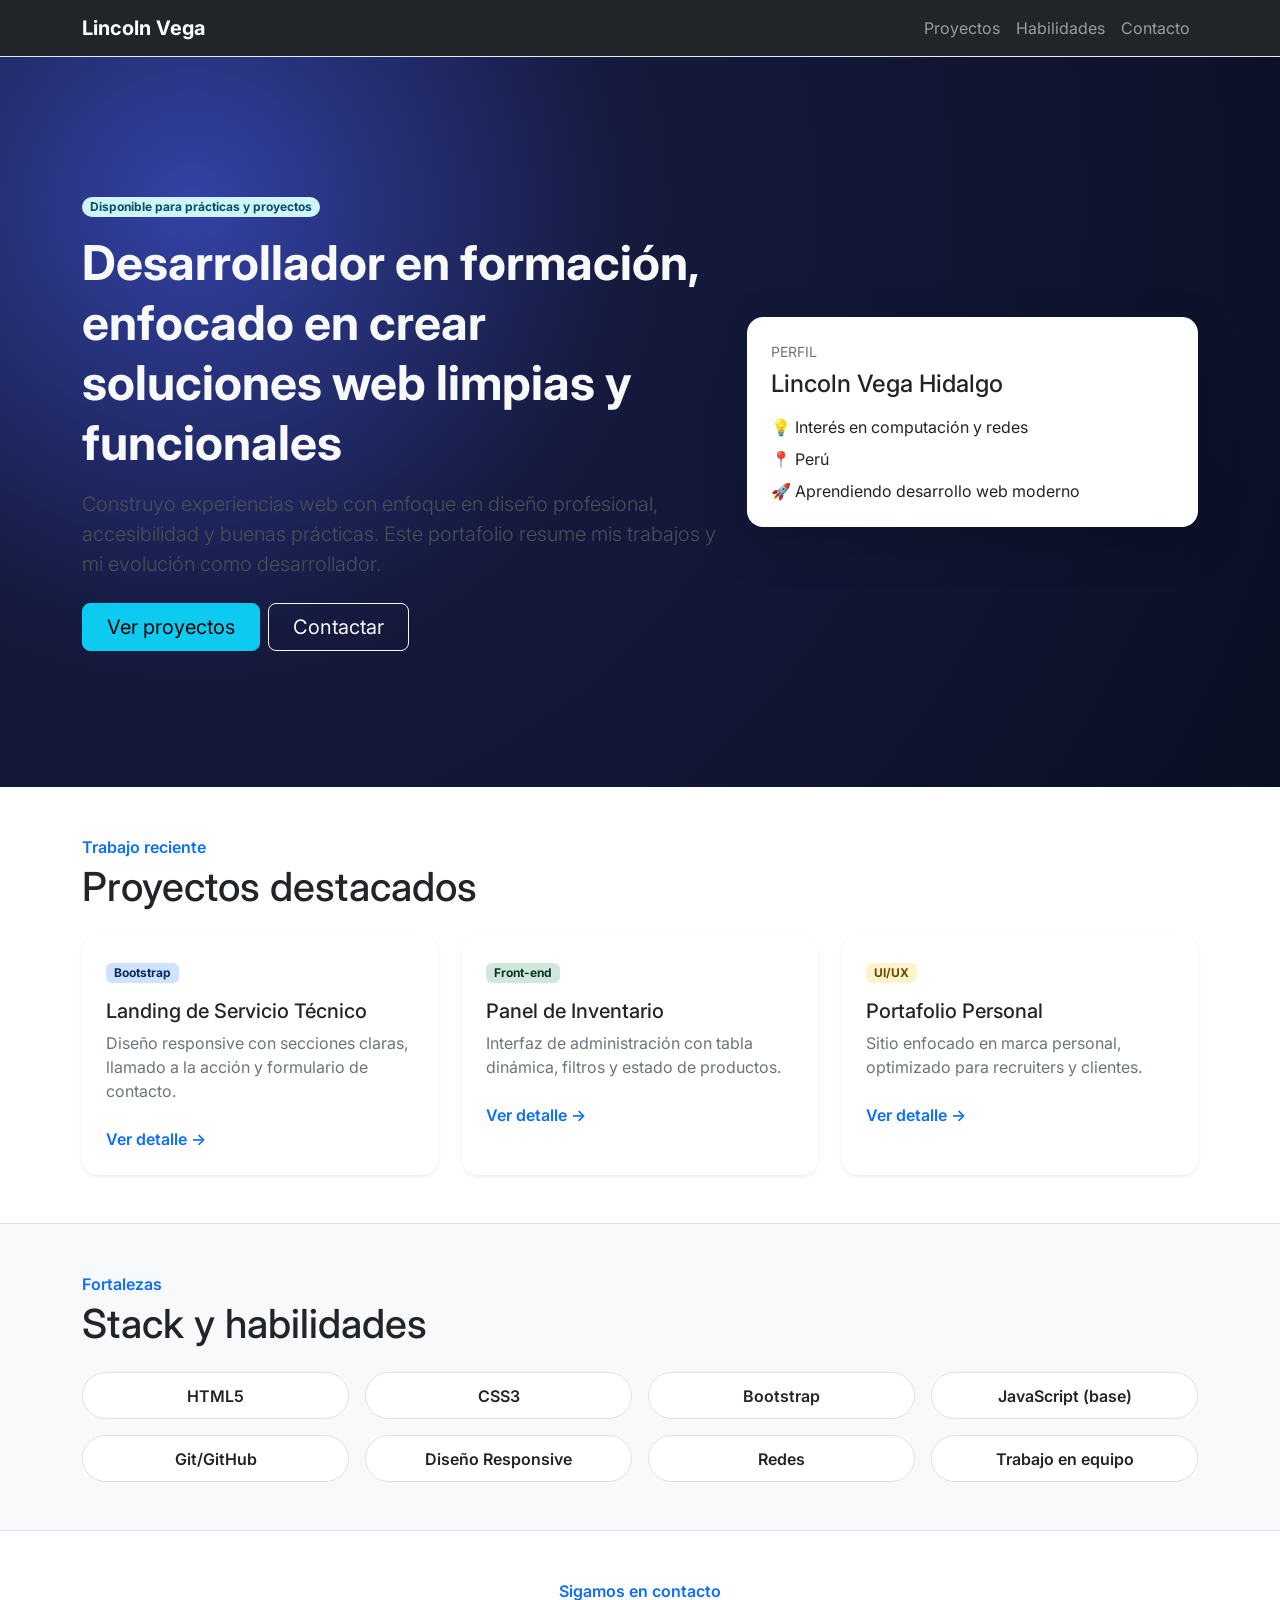
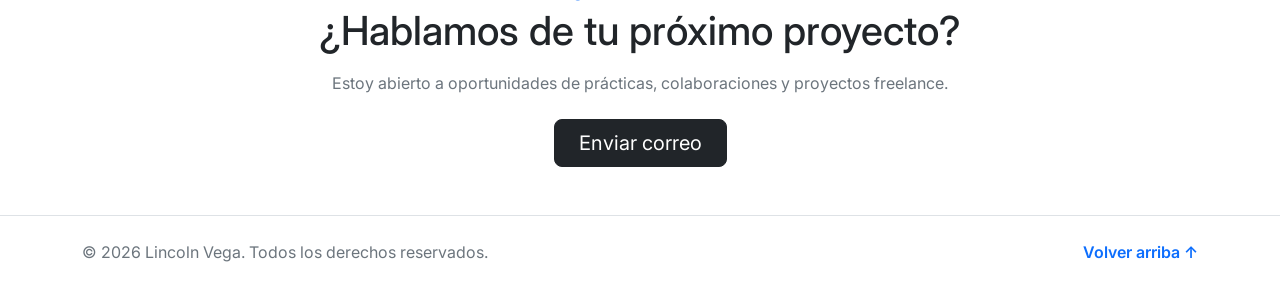
==== HTML/index.html @ 93eee379 "reorder" ====
<!doctype html>
<html lang="es">
  <head>
    <meta charset="UTF-8" />
    <meta name="viewport" content="width=device-width, initial-scale=1" />
    <title>Portafolio | Lincoln Vega</title>
    <meta
      name="description"
      content="Portafolio profesional de Lincoln Vega con proyectos, habilidades y contacto."
    />
    <link
      href="https://cdn.jsdelivr.net/npm/bootstrap@5.3.3/dist/css/bootstrap.min.css"
      rel="stylesheet"
      integrity="sha384-QWTKZyjpPEjISv5WaRU9OFeRpok6YctnYmDr5pNlyT2bRjXh0JMhjY6hW+ALEwIH"
      crossorigin="anonymous"
    />
    <link rel="preconnect" href="https://fonts.googleapis.com" />
    <link rel="preconnect" href="https://fonts.gstatic.com" crossorigin />
    <link
      href="https://fonts.googleapis.com/css2?family=Inter:wght@400;500;600;700;800&display=swap"
      rel="stylesheet"
    />
    <link rel="stylesheet" href="../CSS/style.css" />
  </head>
  <body>
    <nav class="navbar navbar-expand-lg bg-dark navbar-dark sticky-top border-bottom border-light-subtle">
      <div class="container">
        <a class="navbar-brand fw-bold" href="#">Lincoln Vega</a>
        <button
          class="navbar-toggler"
          type="button"
          data-bs-toggle="collapse"
          data-bs-target="#mainNavbar"
          aria-controls="mainNavbar"
          aria-expanded="false"
          aria-label="Abrir navegación"
        >
          <span class="navbar-toggler-icon"></span>
        </button>
        <div class="collapse navbar-collapse" id="mainNavbar">
          <ul class="navbar-nav ms-auto">
            <li class="nav-item"><a class="nav-link" href="#proyectos">Proyectos</a></li>
            <li class="nav-item"><a class="nav-link" href="#habilidades">Habilidades</a></li>
            <li class="nav-item"><a class="nav-link" href="#contacto">Contacto</a></li>
          </ul>
        </div>
      </div>
    </nav>

    <header class="hero py-5 py-lg-6 text-light">
      <div class="container py-4 py-lg-5">
        <div class="row align-items-center g-4">
          <div class="col-lg-7">
            <span class="badge rounded-pill bg-info-subtle text-info-emphasis mb-3">Disponible para prácticas y proyectos</span>
            <h1 class="display-5 fw-bold lh-sm mb-3">Desarrollador en formación, enfocado en crear soluciones web limpias y funcionales</h1>
            <p class="lead text-light-emphasis mb-4">
              Construyo experiencias web con enfoque en diseño profesional, accesibilidad y buenas prácticas.
              Este portafolio resume mis trabajos y mi evolución como desarrollador.
            </p>
            <div class="d-flex flex-wrap gap-2">
              <a href="#proyectos" class="btn btn-info btn-lg px-4">Ver proyectos</a>
              <a href="#contacto" class="btn btn-outline-light btn-lg px-4">Contactar</a>
            </div>
          </div>
          <div class="col-lg-5">
            <div class="card profile-card shadow-lg border-0">
              <div class="card-body p-4">
                <p class="text-uppercase text-secondary small mb-2">Perfil</p>
                <h2 class="h4 mb-3">Lincoln Vega Hidalgo</h2>
                <ul class="list-unstyled mb-0">
                  <li class="mb-2">💡 Interés en computación y redes</li>
                  <li class="mb-2">📍 Perú</li>
                  <li>🚀 Aprendiendo desarrollo web moderno</li>
                </ul>
              </div>
            </div>
          </div>
        </div>
      </div>
    </header>

    <main>
      <section id="proyectos" class="py-5">
        <div class="container">
          <div class="d-flex justify-content-between align-items-end mb-4 flex-wrap gap-2">
            <div>
              <p class="text-primary fw-semibold mb-1">Trabajo reciente</p>
              <h2 class="h1 mb-0">Proyectos destacados</h2>
            </div>
          </div>
          <div class="row g-4">
            <div class="col-md-6 col-lg-4">
              <article class="card h-100 border-0 shadow-sm project-card">
                <div class="card-body p-4">
                  <span class="badge bg-primary-subtle text-primary-emphasis mb-3">Bootstrap</span>
                  <h3 class="h5">Landing de Servicio Técnico</h3>
                  <p class="text-secondary mb-4">Diseño responsive con secciones claras, llamado a la acción y formulario de contacto.</p>
                  <a class="stretched-link text-decoration-none fw-semibold" href="#">Ver detalle →</a>
                </div>
              </article>
            </div>
            <div class="col-md-6 col-lg-4">
              <article class="card h-100 border-0 shadow-sm project-card">
                <div class="card-body p-4">
                  <span class="badge bg-success-subtle text-success-emphasis mb-3">Front-end</span>
                  <h3 class="h5">Panel de Inventario</h3>
                  <p class="text-secondary mb-4">Interfaz de administración con tabla dinámica, filtros y estado de productos.</p>
                  <a class="stretched-link text-decoration-none fw-semibold" href="#">Ver detalle →</a>
                </div>
              </article>
            </div>
            <div class="col-md-6 col-lg-4">
              <article class="card h-100 border-0 shadow-sm project-card">
                <div class="card-body p-4">
                  <span class="badge bg-warning-subtle text-warning-emphasis mb-3">UI/UX</span>
                  <h3 class="h5">Portafolio Personal</h3>
                  <p class="text-secondary mb-4">Sitio enfocado en marca personal, optimizado para recruiters y clientes.</p>
                  <a class="stretched-link text-decoration-none fw-semibold" href="#">Ver detalle →</a>
                </div>
              </article>
            </div>
          </div>
        </div>
      </section>

      <section id="habilidades" class="py-5 bg-body-tertiary border-top border-bottom">
        <div class="container">
          <p class="text-primary fw-semibold mb-1">Fortalezas</p>
          <h2 class="h1 mb-4">Stack y habilidades</h2>
          <div class="row g-3">
            <div class="col-6 col-md-4 col-lg-3"><div class="skill-pill">HTML5</div></div>
            <div class="col-6 col-md-4 col-lg-3"><div class="skill-pill">CSS3</div></div>
            <div class="col-6 col-md-4 col-lg-3"><div class="skill-pill">Bootstrap</div></div>
            <div class="col-6 col-md-4 col-lg-3"><div class="skill-pill">JavaScript (base)</div></div>
            <div class="col-6 col-md-4 col-lg-3"><div class="skill-pill">Git/GitHub</div></div>
            <div class="col-6 col-md-4 col-lg-3"><div class="skill-pill">Diseño Responsive</div></div>
            <div class="col-6 col-md-4 col-lg-3"><div class="skill-pill">Redes</div></div>
            <div class="col-6 col-md-4 col-lg-3"><div class="skill-pill">Trabajo en equipo</div></div>
          </div>
        </div>
      </section>

      <section id="contacto" class="py-5">
        <div class="container">
          <div class="row justify-content-center">
            <div class="col-lg-8 text-center">
              <p class="text-primary fw-semibold mb-1">Sigamos en contacto</p>
              <h2 class="h1 mb-3">¿Hablamos de tu próximo proyecto?</h2>
              <p class="text-secondary mb-4">Estoy abierto a oportunidades de prácticas, colaboraciones y proyectos freelance.</p>
              <a class="btn btn-dark btn-lg px-4" href="mailto:tu-correo@ejemplo.com">Enviar correo</a>
            </div>
          </div>
        </div>
      </section>
    </main>

    <footer class="py-4 border-top">
      <div class="container d-flex justify-content-between flex-wrap gap-2">
        <p class="mb-0 text-secondary">© <span id="year">2026</span> Lincoln Vega. Todos los derechos reservados.</p>
        <a class="text-decoration-none fw-semibold" href="#">Volver arriba ↑</a>
      </div>
    </footer>

    <script
      src="https://cdn.jsdelivr.net/npm/bootstrap@5.3.3/dist/js/bootstrap.bundle.min.js"
      integrity="sha384-YvpcrYf0tY3lHB60NNkmXc5s9fDVZLESaAA55NDzOxhy9GkcIdslK1eN7N6jIeHz"
      crossorigin="anonymous"
    ></script>
  </body>
</html>
---- CSS/style.css ----
:root {
  --hero-gradient: radial-gradient(circle at 15% 20%, #3342a5 0%, #151a3e 35%, #0b0f23 100%);
}

body {
  font-family: 'Inter', sans-serif;
}

.hero {
  background: var(--hero-gradient);
}

.py-lg-6 {
  padding-top: 5.5rem !important;
  padding-bottom: 5.5rem !important;
}

.profile-card {
  border-radius: 1rem;
  backdrop-filter: blur(6px);
}

.project-card {
  border-radius: 1rem;
  transition: transform 0.2s ease, box-shadow 0.2s ease;
}

.project-card:hover {
  transform: translateY(-4px);
  box-shadow: 0 1rem 2rem rgba(17, 24, 39, 0.12) !important;
}

.skill-pill {
  border: 1px solid var(--bs-border-color);
  background-color: #fff;
  border-radius: 999px;
  padding: 0.65rem 1rem;
  text-align: center;
  font-weight: 600;
}
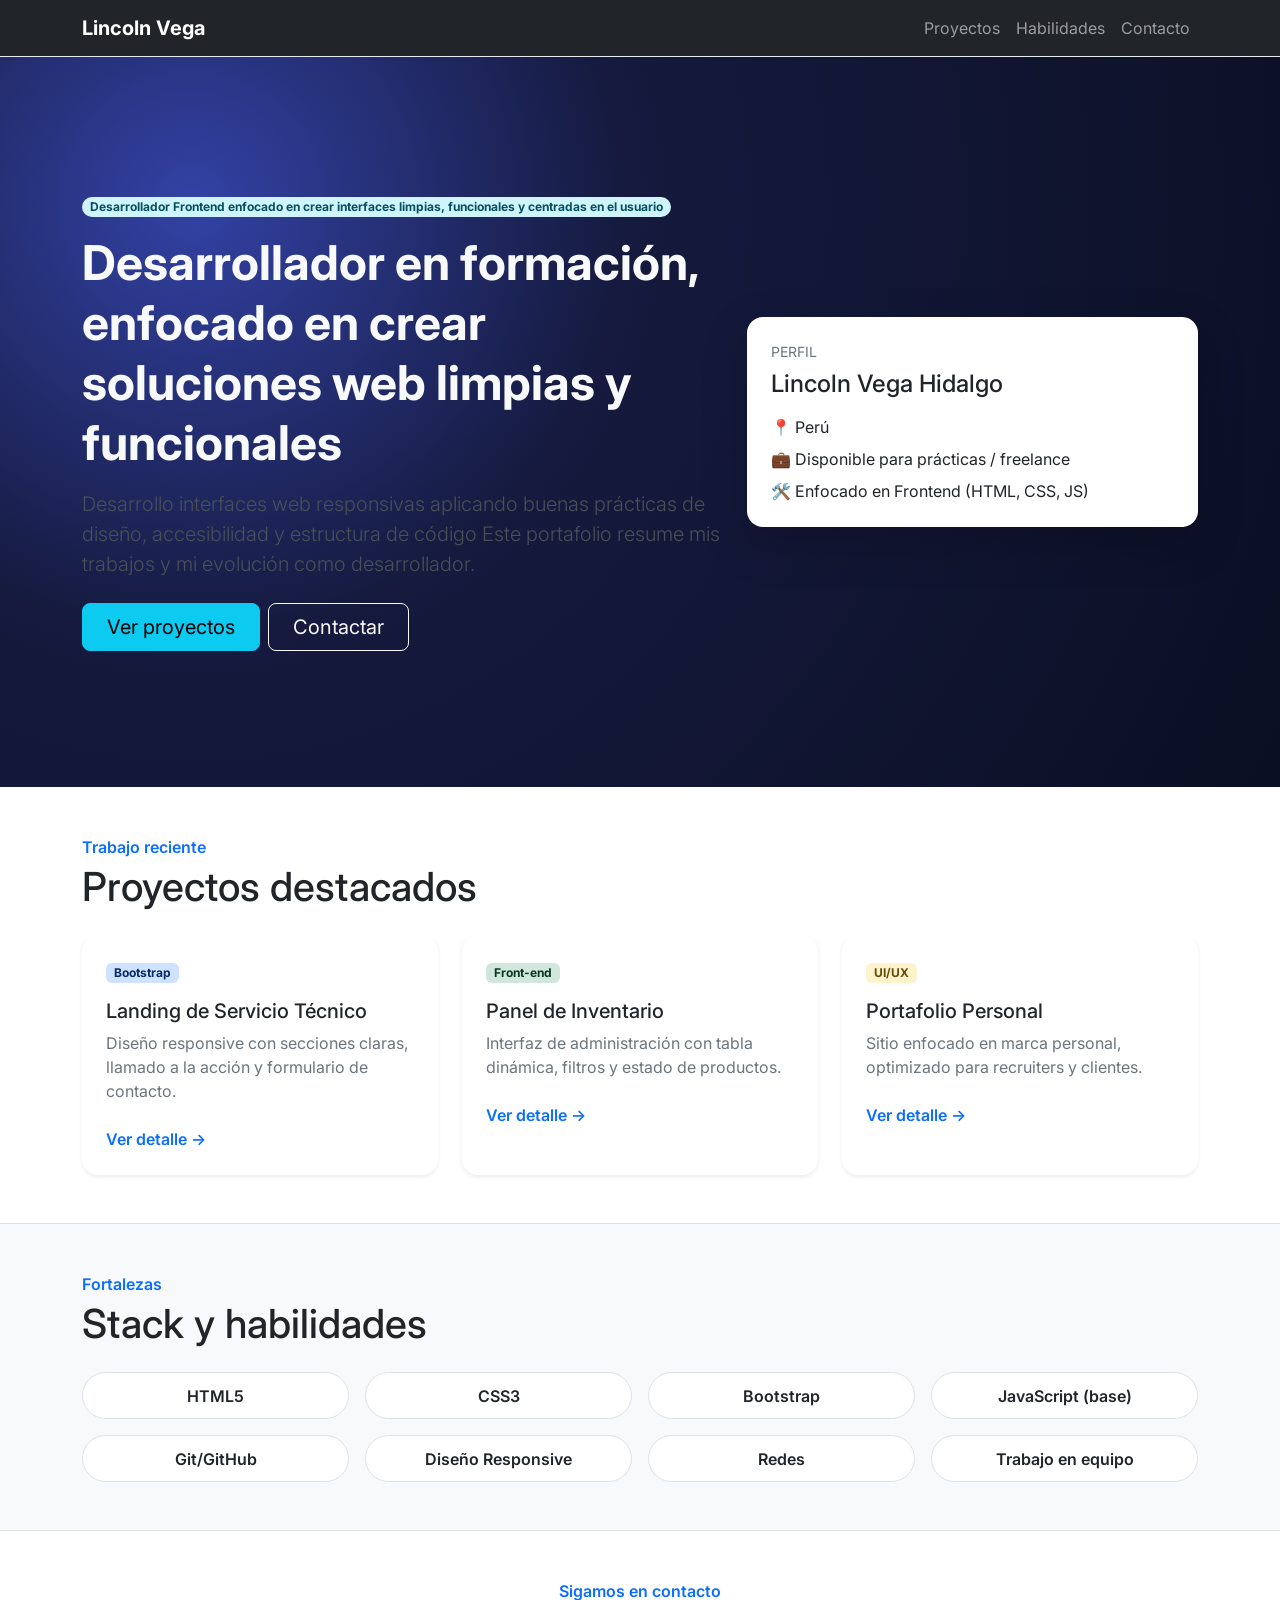
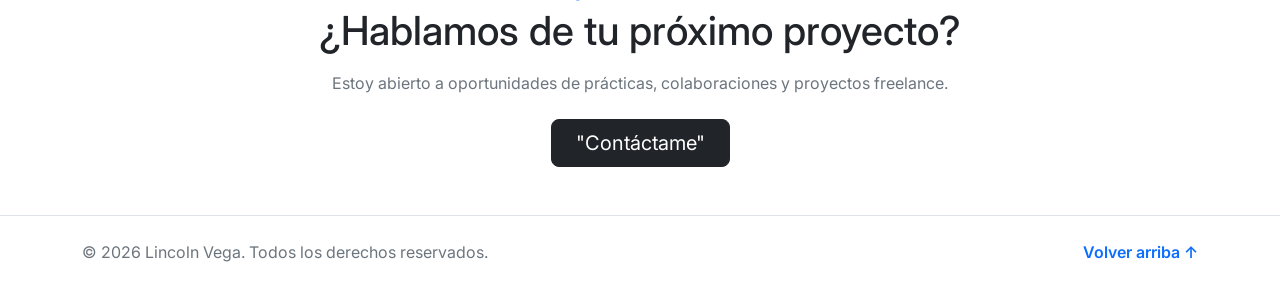
==== commit c3c32d8a: "actualizacion" ====
--- a/HTML/index.html
+++ b/HTML/index.html
@@ -51,10 +51,10 @@
       <div class="container py-4 py-lg-5">
         <div class="row align-items-center g-4">
           <div class="col-lg-7">
-            <span class="badge rounded-pill bg-info-subtle text-info-emphasis mb-3">Disponible para prácticas y proyectos</span>
+            <span class="badge rounded-pill bg-info-subtle text-info-emphasis mb-3">Desarrollador Frontend enfocado en crear interfaces limpias, funcionales y centradas en el usuario</span>
             <h1 class="display-5 fw-bold lh-sm mb-3">Desarrollador en formación, enfocado en crear soluciones web limpias y funcionales</h1>
             <p class="lead text-light-emphasis mb-4">
-              Construyo experiencias web con enfoque en diseño profesional, accesibilidad y buenas prácticas.
+              Desarrollo interfaces web responsivas aplicando buenas prácticas de diseño, accesibilidad y estructura de código
               Este portafolio resume mis trabajos y mi evolución como desarrollador.
             </p>
             <div class="d-flex flex-wrap gap-2">
@@ -68,9 +68,9 @@
                 <p class="text-uppercase text-secondary small mb-2">Perfil</p>
                 <h2 class="h4 mb-3">Lincoln Vega Hidalgo</h2>
                 <ul class="list-unstyled mb-0">
-                  <li class="mb-2">💡 Interés en computación y redes</li>
                   <li class="mb-2">📍 Perú</li>
-                  <li>🚀 Aprendiendo desarrollo web moderno</li>
+                  <li class="mb-2">💼 Disponible para prácticas / freelance</li>
+                  <li>🛠️ Enfocado en Frontend (HTML, CSS, JS)</li>
                 </ul>
               </div>
             </div>
@@ -147,7 +147,7 @@
               <p class="text-primary fw-semibold mb-1">Sigamos en contacto</p>
               <h2 class="h1 mb-3">¿Hablamos de tu próximo proyecto?</h2>
               <p class="text-secondary mb-4">Estoy abierto a oportunidades de prácticas, colaboraciones y proyectos freelance.</p>
-              <a class="btn btn-dark btn-lg px-4" href="mailto:tu-correo@ejemplo.com">Enviar correo</a>
+              <a class="btn btn-dark btn-lg px-4" href="mailto:tu-correo@ejemplo.com">"Contáctame"</a>
             </div>
           </div>
         </div>
